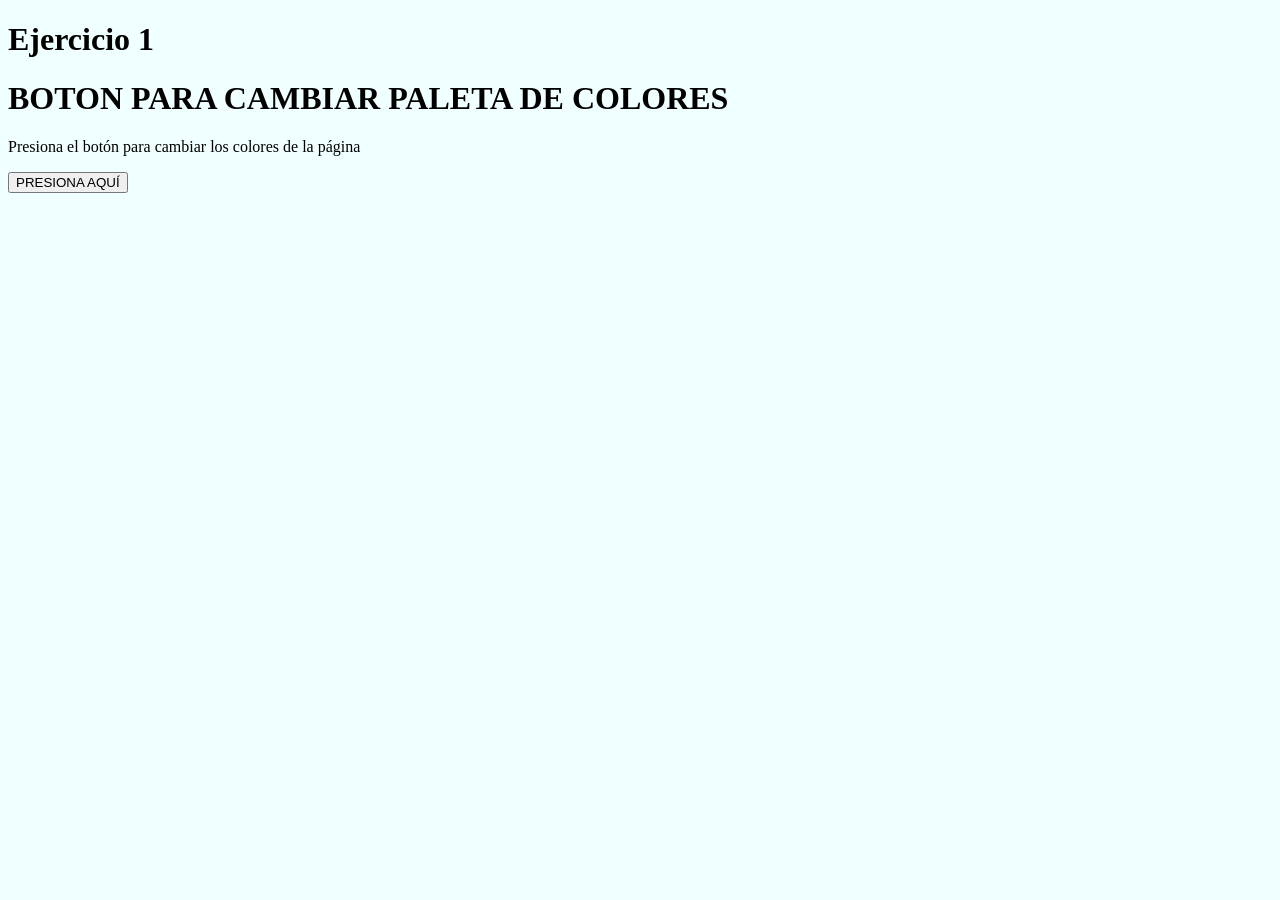
==== js_ejercicio_1.html @ 187924c4 "primer git commit del otoño" ====
<!doctype html>
<html lang="en">
  <head>
    <meta charset="UTF-8" />
    <link rel="icon" type="image/svg+xml" href="/favicon.svg" />
    <meta name="viewport" content="width=device-width, initial-scale=1.0" />
    <style>
      body {
        background-color: azure;
      }
    </style>
    <title>cambio-color-vite</title>
  </head>
  <body>
    <div id="app">
      <header>
        <h1>Ejercicio 1</h1>
      </header>
      <main>
        <h1>BOTON PARA CAMBIAR PALETA DE COLORES</h1>

        <p>Presiona el botón para cambiar los colores de la página</p>

        <button id="boton-color">PRESIONA AQUÍ</button>
      </main>
    </div>
    <script type="module" src="js_ejercicio1.js"></script>
  </body>
</html>
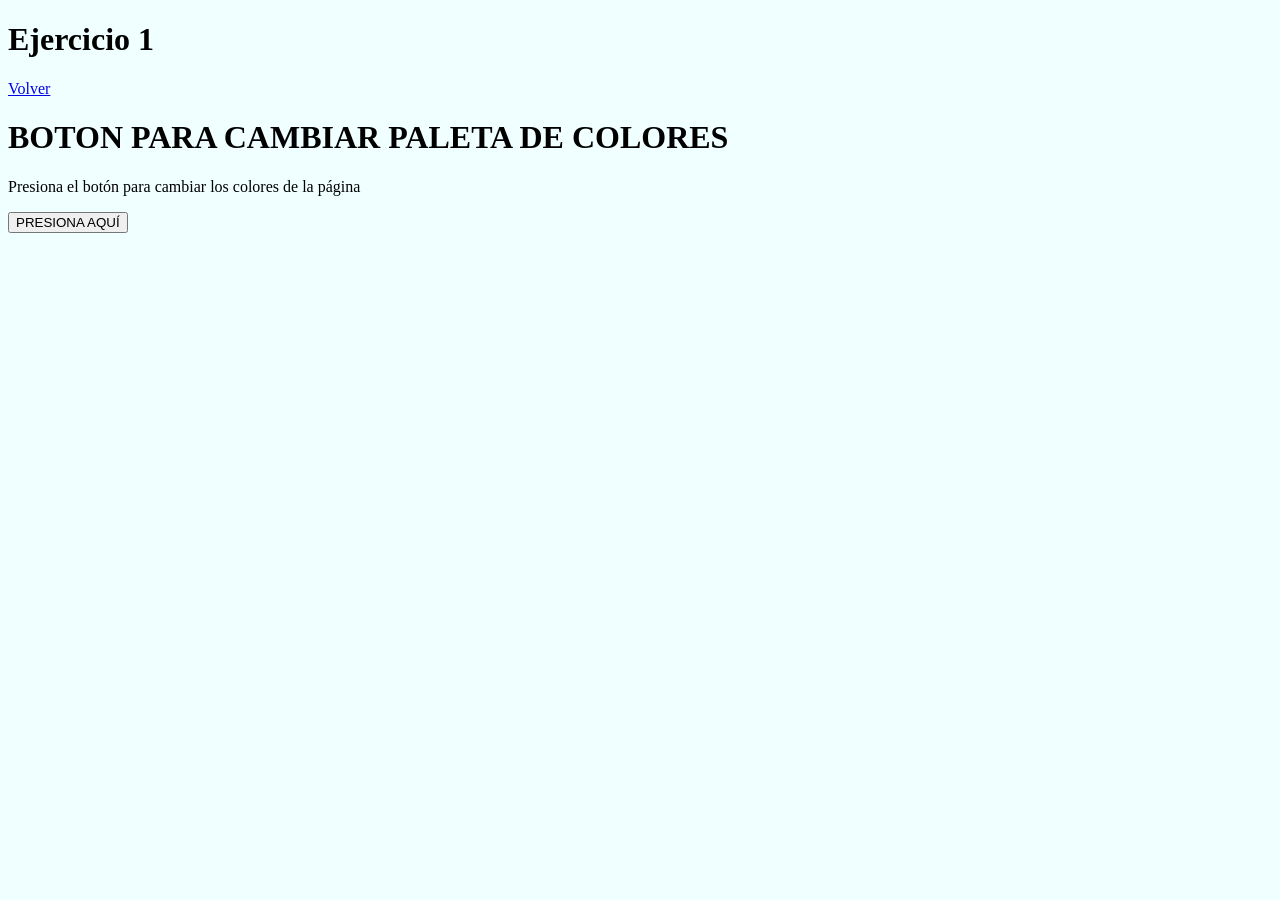
==== commit 9156d1af: "segundo ej" ====
--- a/js_ejercicio_1.html
+++ b/js_ejercicio_1.html
@@ -15,6 +15,7 @@
     <div id="app">
       <header>
         <h1>Ejercicio 1</h1>
+        <a href="index.html">Volver</a>
       </header>
       <main>
         <h1>BOTON PARA CAMBIAR PALETA DE COLORES</h1>
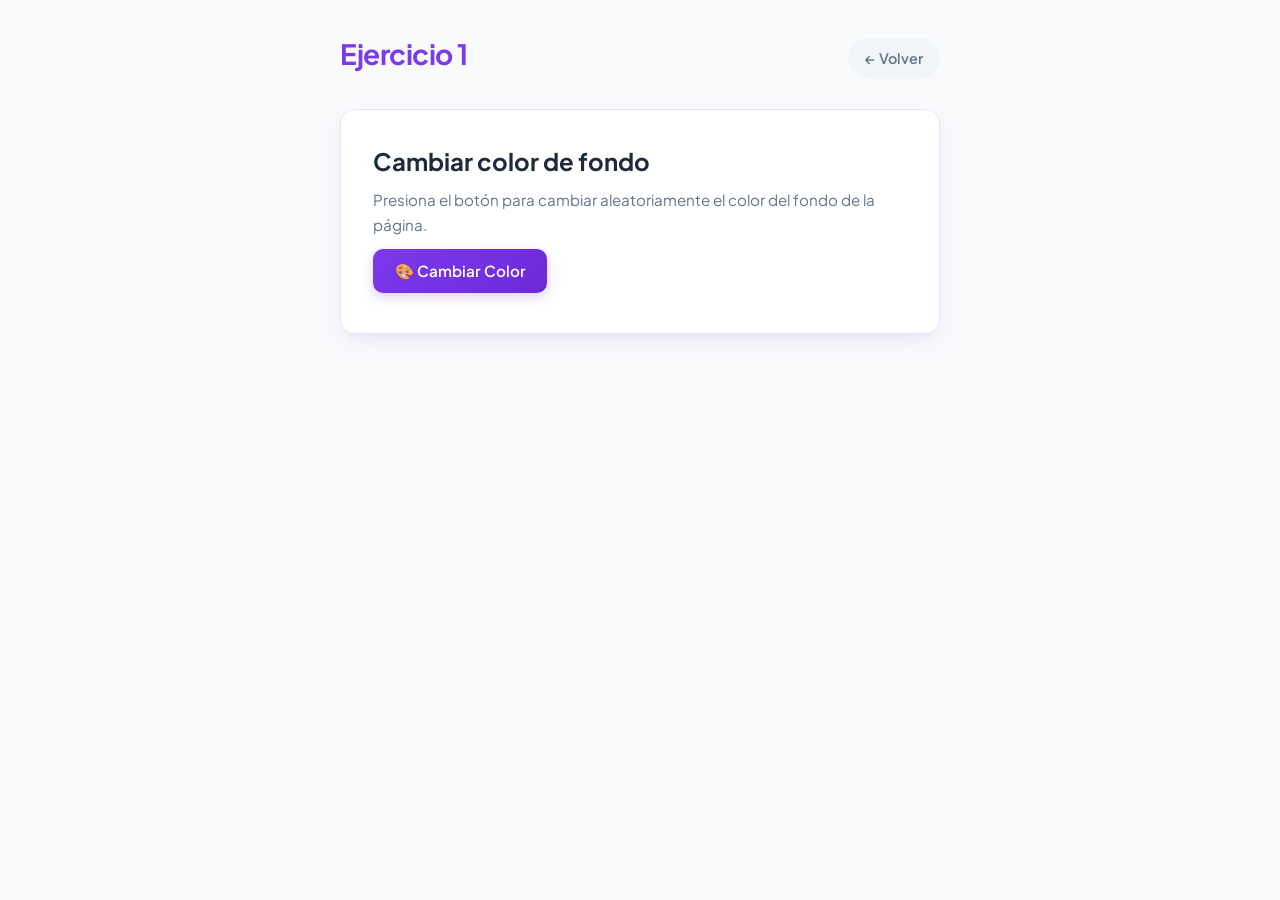
==== commit 142670b7: "final" ====
--- a/js_ejercicio_1.html
+++ b/js_ejercicio_1.html
@@ -1,30 +1,21 @@
 <!doctype html>
-<html lang="en">
+<html lang="es">
   <head>
     <meta charset="UTF-8" />
-    <link rel="icon" type="image/svg+xml" href="/favicon.svg" />
     <meta name="viewport" content="width=device-width, initial-scale=1.0" />
-    <style>
-      body {
-        background-color: azure;
-      }
-    </style>
-    <title>cambio-color-vite</title>
+    <title>Ejercicio 1 - Cambio de color</title>
+    <link rel="stylesheet" href="style.css" />
   </head>
   <body>
-    <div id="app">
-      <header>
-        <h1>Ejercicio 1</h1>
-        <a href="index.html">Volver</a>
-      </header>
-      <main>
-        <h1>BOTON PARA CAMBIAR PALETA DE COLORES</h1>
-
-        <p>Presiona el botón para cambiar los colores de la página</p>
-
-        <button id="boton-color">PRESIONA AQUÍ</button>
-      </main>
-    </div>
+    <header>
+      <h1>Ejercicio 1</h1>
+      <a href="index.html">← Volver</a>
+    </header>
+    <main>
+      <h2>Cambiar color de fondo</h2>
+      <p>Presiona el botón para cambiar aleatoriamente el color del fondo de la página.</p>
+      <button id="boton-color">🎨 Cambiar Color</button>
+    </main>
     <script type="module" src="js_ejercicio1.js"></script>
   </body>
 </html>
--- a/style.css
+++ b/style.css
@@ -0,0 +1,483 @@
+@import url('https://fonts.googleapis.com/css2?family=Plus+Jakarta+Sans:wght@400;500;600;700&display=swap');
+
+:root {
+  --bg-body: #f8fafc;
+  --bg-card: #ffffff;
+  --primary: #7c3aed;
+  --primary-hover: #6d28d9;
+  --primary-light: #f5f3ff;
+  --secondary: #06b6d4;
+  --secondary-hover: #0891b2;
+  --text-main: #1e293b;
+  --text-muted: #64748b;
+  --border-color: #e2e8f0;
+  --shadow-sm: 0 2px 4px rgba(0, 0, 0, 0.04);
+  --shadow-md: 0 10px 25px -5px rgba(124, 58, 237, 0.1), 0 8px 10px -6px rgba(0, 0, 0, 0.04);
+  --shadow-hover: 0 14px 28px -4px rgba(124, 58, 237, 0.18), 0 10px 10px -5px rgba(0, 0, 0, 0.04);
+  --radius: 14px;
+}
+
+* {
+  box-sizing: border-box;
+  margin: 0;
+  padding: 0;
+}
+
+body {
+  font-family: 'Plus Jakarta Sans', system-ui, -apple-system, BlinkMacSystemFont, 'Segoe UI', Roboto, sans-serif;
+  background-color: var(--bg-body);
+  color: var(--text-main);
+  line-height: 1.6;
+  min-height: 100vh;
+  padding: 2rem 1rem;
+  display: flex;
+  flex-direction: column;
+  align-items: center;
+  transition: background-color 0.3s ease;
+}
+
+/* Contenedor principal estilo tarjeta */
+main, #app {
+  width: 100%;
+  max-width: 600px;
+  background: var(--bg-card);
+  padding: 2rem;
+  border-radius: var(--radius);
+  box-shadow: var(--shadow-md);
+  border: 1px solid var(--border-color);
+  margin-top: 1rem;
+}
+
+/* Header de cada página */
+header {
+  width: 100%;
+  max-width: 600px;
+  display: flex;
+  justify-content: space-between;
+  align-items: center;
+  flex-wrap: wrap;
+  gap: 1rem;
+  margin-bottom: 0.5rem;
+}
+
+header h1 {
+  font-size: 1.75rem;
+  font-weight: 700;
+  color: var(--primary);
+  letter-spacing: -0.5px;
+}
+
+header hr {
+  display: none;
+}
+
+/* Botón de volver */
+header a {
+  display: inline-flex;
+  align-items: center;
+  gap: 0.4rem;
+  text-decoration: none;
+  font-size: 0.9rem;
+  font-weight: 600;
+  color: var(--text-muted);
+  background: #f1f5f9;
+  padding: 0.5rem 1rem;
+  border-radius: 9999px;
+  transition: all 0.2s ease;
+  border: 1px solid transparent;
+}
+
+header a:hover {
+  background: var(--primary-light);
+  color: var(--primary);
+  border-color: #ddd6fe;
+  transform: translateX(-2px);
+}
+
+/* Tipografía y textos */
+h1, h2, h3, h4 {
+  color: var(--text-main);
+  font-weight: 700;
+  margin-bottom: 0.5rem;
+}
+
+p {
+  color: var(--text-muted);
+  font-size: 0.95rem;
+  margin-bottom: 0.75rem;
+}
+
+/* Secciones y formularios */
+section, form {
+  margin-bottom: 1.25rem;
+}
+
+label {
+  display: inline-block;
+  font-size: 0.9rem;
+  font-weight: 600;
+  color: var(--text-main);
+  margin-bottom: 0.4rem;
+}
+
+/* Inputs y Textareas */
+input[type="text"],
+input[type="number"],
+textarea {
+  width: 100%;
+  padding: 0.75rem 1rem;
+  font-family: inherit;
+  font-size: 0.95rem;
+  color: var(--text-main);
+  background: #ffffff;
+  border: 1.5px solid var(--border-color);
+  border-radius: 10px;
+  transition: border-color 0.2s, box-shadow 0.2s;
+  margin-bottom: 0.75rem;
+}
+
+input[type="text"]:focus,
+input[type="number"]:focus,
+textarea:focus {
+  outline: none;
+  border-color: var(--primary);
+  box-shadow: 0 0 0 3px rgba(124, 58, 237, 0.15);
+}
+
+textarea {
+  min-height: 120px;
+  resize: vertical;
+}
+
+/* Botones principales */
+button,
+input[type="submit"] {
+  display: inline-flex;
+  align-items: center;
+  justify-content: center;
+  padding: 0.75rem 1.35rem;
+  font-family: inherit;
+  font-size: 0.95rem;
+  font-weight: 600;
+  color: #ffffff;
+  background: linear-gradient(135deg, var(--primary), var(--primary-hover));
+  border: none;
+  border-radius: 10px;
+  cursor: pointer;
+  transition: all 0.2s ease;
+  box-shadow: 0 4px 12px rgba(124, 58, 237, 0.25);
+  margin-right: 0.5rem;
+  margin-bottom: 0.5rem;
+}
+
+button:hover,
+input[type="submit"]:hover {
+  transform: translateY(-2px);
+  box-shadow: 0 6px 16px rgba(124, 58, 237, 0.35);
+}
+
+button:active,
+input[type="submit"]:active {
+  transform: translateY(0);
+}
+
+/* Variantes de botones específicos */
+#boton-borrar {
+  background: #fee2e2;
+  color: #ef4444;
+  box-shadow: none;
+}
+#boton-borrar:hover {
+  background: #fecaca;
+  color: #dc2626;
+}
+
+#pausar {
+  background: #fef3c7;
+  color: #b45309;
+  box-shadow: none;
+}
+#pausar:hover {
+  background: #fde68a;
+}
+
+#reiniciar {
+  background: #f1f5f9;
+  color: #475569;
+  box-shadow: none;
+}
+#reiniciar:hover {
+  background: #e2e8f0;
+}
+
+/* Listas dinámicas (Ejercicios 3 y 4) */
+#lista-dinamica {
+  border: 1.5px solid var(--border-color);
+  border-radius: 10px;
+  background: #ffffff;
+  padding: 0.75rem 1.25rem 0.75rem 2.25rem;
+  margin: 1rem 0;
+  display: flex;
+  flex-direction: column;
+  gap: 0.25rem;
+  list-style-type: disc;
+}
+
+#lista-dinamica:empty {
+  display: none;
+}
+
+#lista-dinamica li {
+  display: list-item;
+  list-style-type: disc;
+  border: none;
+  background: transparent;
+  padding: 0.25rem 0.2rem;
+  border-radius: 0;
+  font-size: 0.95rem;
+  color: var(--text-main);
+  transition: color 0.15s ease;
+}
+
+#lista-dinamica li::marker {
+  color: var(--primary);
+}
+
+#lista-dinamica li:hover {
+  background: transparent;
+  color: var(--primary);
+}
+
+#lista-dinamica button {
+  padding: 0.15rem 0.5rem;
+  font-size: 0.75rem;
+  font-weight: 700;
+  margin-left: 0.6rem;
+  margin-right: 0;
+  margin-bottom: 0;
+  background: #fee2e2;
+  color: #ef4444;
+  box-shadow: none;
+  border-radius: 6px;
+  line-height: 1.2;
+  vertical-align: middle;
+}
+
+#lista-dinamica button:hover {
+  background: #fecaca;
+  color: #dc2626;
+  transform: scale(1.05);
+  box-shadow: none;
+}
+
+/* Lista de tareas (Ejercicio 9) */
+#lista-tareas {
+  list-style: none;
+  display: flex;
+  flex-direction: column;
+  gap: 0.5rem;
+  margin: 1rem 0;
+  padding: 0;
+}
+
+#lista-tareas li {
+  display: flex;
+  align-items: center;
+  gap: 0.75rem;
+  background: #f8fafc;
+  padding: 0.75rem 1rem;
+  border-radius: 10px;
+  border: 1px solid var(--border-color);
+  font-size: 0.95rem;
+  transition: background 0.15s, border-color 0.15s;
+}
+
+#lista-tareas li:hover {
+  background: #f1f5f9;
+  border-color: #cbd5e1;
+}
+
+input[type="checkbox"] {
+  width: 1.15rem;
+  height: 1.15rem;
+  accent-color: var(--primary);
+  cursor: pointer;
+}
+
+/* Pantalla del temporizador (Ejercicio 6) */
+#pantalla {
+  font-family: 'Courier New', Courier, monospace;
+  font-size: 2.8rem;
+  font-weight: 700;
+  text-align: center;
+  color: var(--primary);
+  background: var(--primary-light);
+  border: 2px dashed #c4b5fd;
+  border-radius: 12px;
+  padding: 1.25rem;
+  margin-bottom: 1.5rem;
+  letter-spacing: 2px;
+}
+
+/* Pantalla / resultado de calculadora (Ejercicio 5) */
+#resultado {
+  font-size: 1.5rem;
+  font-weight: 700;
+  color: var(--primary);
+  background: var(--primary-light);
+  padding: 0.75rem 1rem;
+  border-radius: 8px;
+  display: inline-block;
+  min-width: 100px;
+  text-align: center;
+}
+
+/* Contador de clics (Ejercicio 2) */
+#texto-contador {
+  font-size: 1.35rem;
+  font-weight: 700;
+  color: var(--primary);
+  margin-bottom: 1.25rem;
+}
+
+/* Contraseña generada (Ejercicio 7) */
+#new-password {
+  font-family: 'Courier New', Courier, monospace;
+  font-size: 1.2rem;
+  font-weight: 700;
+  color: var(--primary);
+  background: var(--primary-light);
+  border: 1.5px solid #ddd6fe;
+  padding: 0.75rem 1rem;
+  border-radius: 8px;
+  word-break: break-all;
+  display: inline-block;
+}
+
+#error-message {
+  color: #ef4444;
+  font-weight: 600;
+  margin-bottom: 0.5rem;
+}
+
+/* Contadores de texto (Ejercicio 8) */
+.stat-container {
+  display: grid;
+  grid-template-columns: 1fr 1fr;
+  gap: 1rem;
+  margin-top: 1rem;
+}
+
+.stat-card {
+  background: #f8fafc;
+  border: 1px solid var(--border-color);
+  border-radius: 10px;
+  padding: 1rem;
+  text-align: center;
+}
+
+.stat-card h4 {
+  font-size: 0.85rem;
+  color: var(--text-muted);
+  margin-bottom: 0.25rem;
+  text-transform: uppercase;
+  letter-spacing: 0.5px;
+}
+
+.stat-card p {
+  font-size: 1.8rem;
+  font-weight: 700;
+  color: var(--primary);
+  margin: 0;
+}
+
+/* Menú principal de ejercicios (index.html) */
+.menu-grid {
+  display: grid;
+  grid-template-columns: repeat(auto-fill, minmax(250px, 1fr));
+  gap: 1rem;
+  width: 100%;
+}
+
+.menu-card {
+  display: flex;
+  align-items: center;
+  gap: 0.75rem;
+  padding: 1rem 1.25rem;
+  background: #ffffff;
+  border: 1.5px solid var(--border-color);
+  border-radius: 12px;
+  text-decoration: none;
+  color: var(--text-main);
+  font-weight: 600;
+  font-size: 0.95rem;
+  transition: all 0.25s ease;
+  box-shadow: var(--shadow-sm);
+}
+
+.menu-card:hover {
+  transform: translateY(-3px);
+  border-color: var(--primary);
+  color: var(--primary);
+  box-shadow: var(--shadow-hover);
+  background: var(--primary-light);
+}
+
+.menu-badge {
+  display: inline-flex;
+  align-items: center;
+  justify-content: center;
+  width: 32px;
+  height: 32px;
+  background: var(--primary);
+  color: white;
+  border-radius: 8px;
+  font-size: 0.85rem;
+  font-weight: 700;
+  flex-shrink: 0;
+}
+
+/* Grilla de botones de la calculadora */
+.calc-buttons {
+  display: grid;
+  grid-template-columns: repeat(4, 1fr);
+  gap: 0.75rem;
+}
+
+@media (max-width: 480px) {
+  .calc-buttons {
+    grid-template-columns: repeat(2, 1fr);
+  }
+}
+
+/* Fila de controles */
+.button-group {
+  display: flex;
+  flex-wrap: wrap;
+  gap: 0.5rem;
+  margin-top: 0.5rem;
+}
+
+/* Ejercicio 4: aprovechar casi el 100vh */
+.ejercicio-4-main {
+  display: flex;
+  flex-direction: column;
+  height: calc(100vh - 120px);
+  min-height: 520px;
+}
+
+.ejercicio-4-list-container {
+  flex: 1;
+  min-height: 0;
+  display: flex;
+  flex-direction: column;
+  margin-bottom: 0;
+}
+
+.ejercicio-4-main #lista-dinamica {
+  flex: 1;
+  min-height: 0;
+  overflow-y: auto;
+  margin: 0;
+}
+
